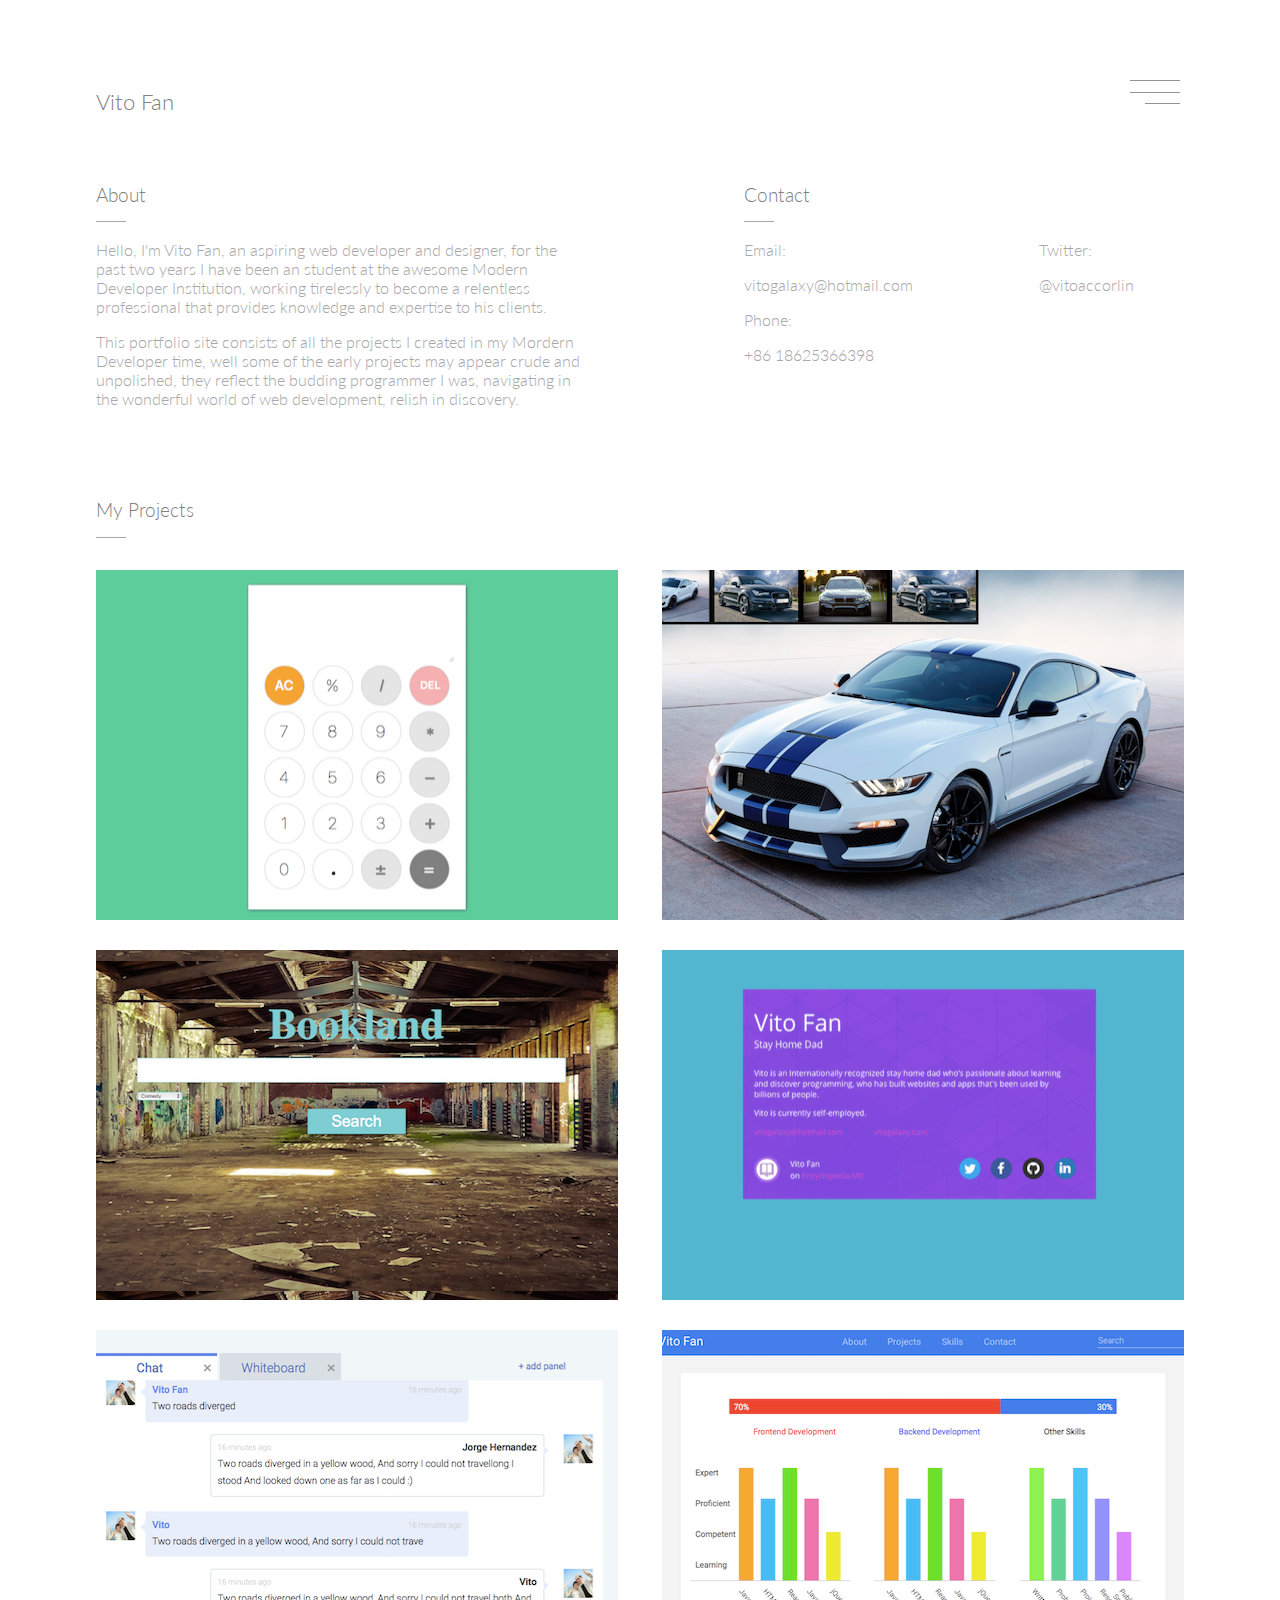
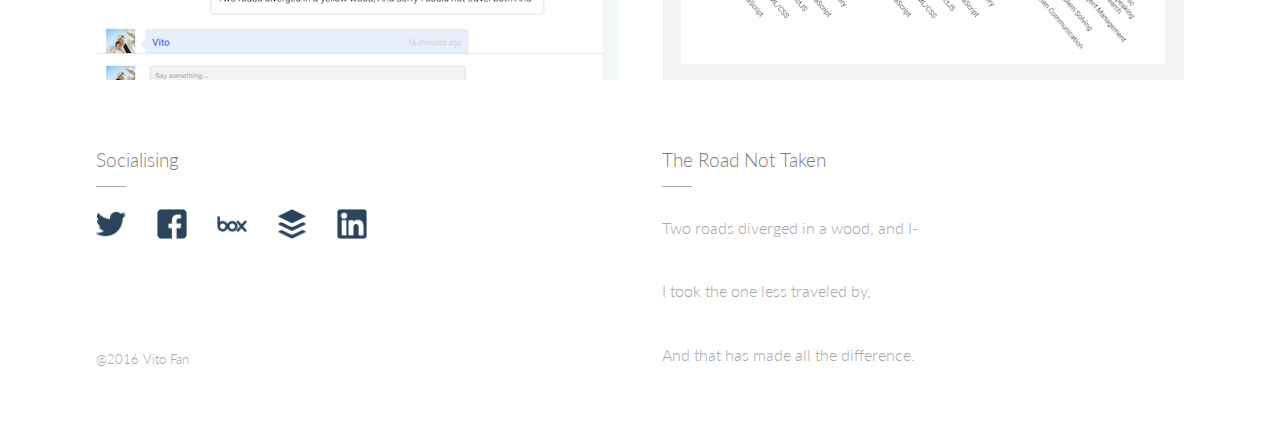
==== index.html @ 7f7a7a03 "Initial commit" ====
<!DOCTYPE html>
<html>
<head>
	<title>Vito Fan - Web Developer and Designer</title>
	<link rel="stylesheet" type="text/css" href="main.css">
<link href="https://fonts.googleapis.com/css?family=Lato:300,400" rel="stylesheet">
</head>
<body>
	<div class="mainContainer">
	<div class="heading">
		<h1>Vito Fan</h1>
		<input type="checkbox" name="menuInput" id="menuInput">
		<label class="menuContainer" for="menuInput">
		<div class="menuIcon">
			<span></span>
			<span></span>
			<span></span>
		</div>
	</label>
	<div class="menuItems">
		<ul>
			<li><a href="#">Home</a></li>
			<li><a href="#">Portfolio</a></li>
			<li><a href="#">Profile</a></li>
			<li><a href="#">Contact</a></li>
			<li><a href="#">Search</a></li>
		</ul>
	</div>
	</div>
	<div class="aboutContainer container">
		<div class="about">
			<h3 class="title">About
				<div class="borderBottom"></div>
			</h3>
		<p>Hello, I'm Vito Fan, an aspiring web developer and designer, for the past two years I have been an student at the awesome Modern Developer Institution, working tirelessly to become a relentless professional that provides knowledge and expertise to his clients.</p>

		<p>This portfolio site consists of all the projects I created in my Mordern Developer time, well some of the early projects may appear crude and unpolished, they reflect the budding programmer I was, navigating in the wonderful world of web development, relish in discovery.</p>
		</div>

		<div class="contact">
		<h3 class="title">Contact
			<div class="borderBottom"></div>
		</h3>

		<div class="contactContainer container">
		<div>
		<div class="email">
					<p>Email:</p>
					<p>vitogalaxy@hotmail.com</p>
				</div>
		
				<div class="phone">
					<p>Phone:</p>
					<p>+86 18625366398</p>
				</div>
				</div>
		<div class="twitter">
			<p>Twitter:</p>
			<p>@vitoaccorlin</p>
			</div>
		</div>
		</div>
	</div>

	<div class="projectsContainer">	
	<div class="myProjects">
			<h3 class="title">My Projects<div class="borderBottom"></div></h3>
	</div>
	</div>

	<div class="projectContainer container">
		<div class="projectItem calculator">
			<div class="projectContent">
			<div>
				<h3 class="title">
				<a href="#">Simple Calculator</a>
				<div class="borderBottom"></div>
				</h3>
			</div>
				<p>A simple calculator showcasing the LG G3's native calculator app with basic functionality.</p>
				<p>Technology: HTML, CSS, Vanilla JavaScript</p>
			</div>
		</div>

		<div class="projectItem gallery">
			<div class="projectContent">
			<div>
				<h3 class="title">
				<a href="#">Simple Gallery</a>
				<div class="borderBottom"></div>
				</h3>
			</div>
				<p>A interactive gallery carousel written entirely in CSS, not a script to be found.</p>
				<p>Technology: HTML and CSS</p>
		</div>
		</div>

		<div class="projectItem search">
		<div class="projectContent">
			<div>
				<h3 class="title">
				<a href="#">Team Collaboration App</a>
				<div class="borderBottom"></div>
				</h3>
			</div>
				<p>A sophisticated, modularized team collaboration app that lets you spend less time and get more work done.</p>
				<p>Technology: HTML, CSS and JavaScript</p>
		</div>
		</div>

		<div class="projectItem businessCard">
		<div class="projectContent">
			<div>
				<h3 class="title">
				<a href="#">Business Card</a>
				<div class="borderBottom"></div>
				</h3>
			</div>
				<p>A business card that animates and flips smoothly when clicked or hovered on top, pure CSS.</p>
				<p>Technology: HTML and CSS</p>
		</div>
		</div>

		<div class="projectItem chatApp">
		<div class="projectContent">
			<div>
				<h3 class="title">
				<a href="#">Team Collaboration App</a>
				<div class="borderBottom"></div>
				</h3>
			</div>
				<p>A sophisticated, modularized team collaboration app that lets you spend less time and get more work done.</p>
				<p>Technology: HTML, CSS and JavaScript</p>
		</div>
		</div>

		<div class="projectItem portfolio">
		<div class="projectContent">
			<div>
				<h3 class="title">
				<a href="#">Team Collaboration App</a>
				<div class="borderBottom"></div>
				</h3>
			</div>
				<p>A sophisticated, modularized team collaboration app that lets you spend less time and get more work done.</p>
				<p>Technology: HTML, CSS and JavaScript</p>
		</div>
		</div>

	</div>
 
	<div class="container footer">
		<div class="socialising footerItem">
			<div>
				<h3 class="title">Socialising<div class="borderBottom"></div></h3>
			</div>
			<ul class="brandIcons">
				<li><img src="img/1.png"></li>
				<li><img src="img/2.png"></li>
				<li><img src="img/3.png"></li>
				<li><img src="img/4.png"></li>
				<li><img src="img/5.png"></li>				
			</ul>
			<p>@2016 Vito Fan</p>
		</div>

		<div class="twoRoad footerItem">
			<div>
				<h3 class="title">The Road Not Taken<div class="borderBottom"></div></h3>
			</div>
			<p>Two roads diverged in a wood, and I-</p>
			<p>I took the one less traveled by,</p>
			<p>And that has made all the difference.</p>
		</div>
	</div>
</div>
</body>
</html>
---- main.css ----
.mainContainer {
	font-family: 'lato', sans-serif;
	color: #a8a8a8;
	width: 86%;
	margin: auto;
	font-weight: 300;
	position: relative;
	box-sizing: border-box;
}

.heading > * {
	display: inline-block;
}

h1 {
	color: #808080;
	font-size: 1.4em;
	margin: auto;
	margin-bottom: 50px;
	margin-top: 80px;
	font-weight: 300;

}

.menuContainer {
	position: fixed;
	top: 80px;
	right: 7.8%;
	z-index: 3;
}

.menuIcon {
	width: 50px;
	height: 24px;
	position: relative;
	cursor: pointer;
}

.menuIcon span {
	position: absolute;
	display: block;
	height: 1px;
	width: 100%;
	background: #939393;
	left: 0;
    -webkit-transition: .25s ease-in-out;
    -moz-transition: .25s ease-in-out;
    -o-transition: .25s ease-in-out;
    transition: .25s ease-in-out;
}

.menuIcon span:nth-child(1) {
	top: 0px;
}

.menuIcon span:nth-child(2) {
	top: 12px;
}

.menuIcon span:nth-child(3) {
	width: 70%;
	bottom: 0px;
	margin-left: 30%;
}

.menuIcon:hover > span:nth-child(3) {
	width: 100%;
	margin-left: 0;
}

#menuInput {
	display: none;
}

#menuInput:checked ~ label span:nth-child(1) {
	top: 12px;
	transform: rotate(150deg);
}

#menuInput:checked ~ label span:nth-child(2) {
	opacity: 0;
}

#menuInput:checked ~ label span:nth-child(3) {
	width: 100%;
	margin-left: 0;
	top: 12px;
	transform: rotate(-150deg);
}

.menuItems {
	position: fixed;
	top: 0;
	left: 0;
	width: 100%;
	height: 100%;
	background: rgb(239, 239, 239);	
	opacity: 0;
	visibility: hidden;
	-webkit-transition: .25s ease-in-out;
    -moz-transition: .25s ease-in-out;
    -o-transition: .25s ease-in-out;
    transition: .25s ease-in-out;

	transition: opacity .25s;
}

.menuItems ul {
	width: 70%;
	position: relative;
	left: 50%;
	transform: translate(-50%);
	top: 35%;
	list-style: none;
	display: flex;
	justify-content: space-around;
	padding: 0;
	margin: 0;
}

.menuItems a {
	text-decoration: none;
	color: inherit;
	font-size: 1.2em;
}

#menuInput:checked ~ div.menuItems {
	opacity: 1;
	visibility: visible;
	z-index: 2;
}


.container {
	display: flex;
	justify-content: space-between;
	margin: auto;
	margin-bottom: 50px;
}

.aboutContainer > div {
	width: 45%;
}

.title{
	display: inline-block;
	position: relative;
	font-weight: 300;
	color: #808080;
}

.borderBottom {
	border-bottom: 1px solid #a8a8a8;
	position: absolute;
	left: 0;
	width: 30px;
	top: 2em;
}

.contact {
	box-sizing: border-box;
	padding: 0 50px;
}

.contactRowOne {
	display: flex;
	justify-content: space-between;
}

.twitter {

}

.contactTable {
	text-align: left;
	margin-top: 20px;
	border-collapse: separate;
}

.projectContainer {
	flex-wrap: wrap;
}

.projectItem {
	width: 48%;
	height: 350px;
	overflow: hidden;
	margin-top: 30px;
	background-size: cover;
}

.calculator {
	background: url(img/calculator.png) center;
}

.projectContent {
	width: 100%;
	height: 100%;
	background: rgb(239, 239, 239);
	padding: 10% inherit;
	opacity: 0;
	transition: opacity .25s;
}

.projectContent > * {
	width: 80%;
	margin: 2% auto;
}

.projectContent a {
	text-decoration: none;
	color: inherit;
}

.projectItem:hover > .projectContent {
	opacity: 1;
}
.businessCard {
	background: url(img/business-card.png) center center;
}

.gallery {
	background: url(img/simple-gallery.png) center center;
}

.chatApp {
	background: url(img/chat-app.png) center top;
}

.portfolio {
	background: url(img/portfolio.png) center top;
}
.search {
	background: url(img/search.png) center center;
}

.footer {

}

.footerItem {
	width: 48%;
	height: 250px;
	position: relative;
}

.brandIcons {
	list-style: none;
	margin: 0;
	padding: 0;
	margin-top: 20px;
}

.brandIcons li {
	display: inline-block;
	margin-right: 5%;
}

.brandIcons li img {
	width: 30px;
}
.socialising p {
	font-size: 0.8em;
	position: absolute;
	bottom: 0;
}

.twoRoad {
	display: flex;
	flex-flow: column;
	justify-content: space-between;
	font-size: 1em;
}

@media screen and (min-width: 1400px) {
	.mainContainer {
		width: 62%;
	}

	.menuContainer {
		right: 19.5%;
	}
}

@media screen and (max-width: 800px) {
	.aboutContainer {
		flex-direction: column;

	}
	.aboutContainer > div {
		width: 95%;
	}

	.contact {
		padding: 0;
	}
	.contactContainer {
		justify-content: flex-start;
	}

	.contactContainer > div {
		width: 45%;
	}

	.projectItem {
		height: 250px;
		background-size: cover;
	}
}

@media screen 
and (max-width: 414px) 
and (min-width: 320px) {

	.mainContainer {
		width: 92%;
	}

	h1 {
		margin-top: 50px;
	}

	.menuContainer {
		top: 50px;
	}
	
	#menuInput:checked ~ div.menuItems ul {
		flex-direction: column;
		height: 50%;
		top: 20%;
		font-size: 1.2em;
		left: 0;
		transform: translate(0);
		width: 100%;
		text-align: center;
	}

	.contact, .twoRoad {
		display: none;
	}

	.container {
		margin-bottom: 20px;
		flex-direction: column;
	}

	.projectItem, .footerItem {
		width: 100%;
	}

	.projectItem {
		height: 250px;
		background-size: cover;
	}
}
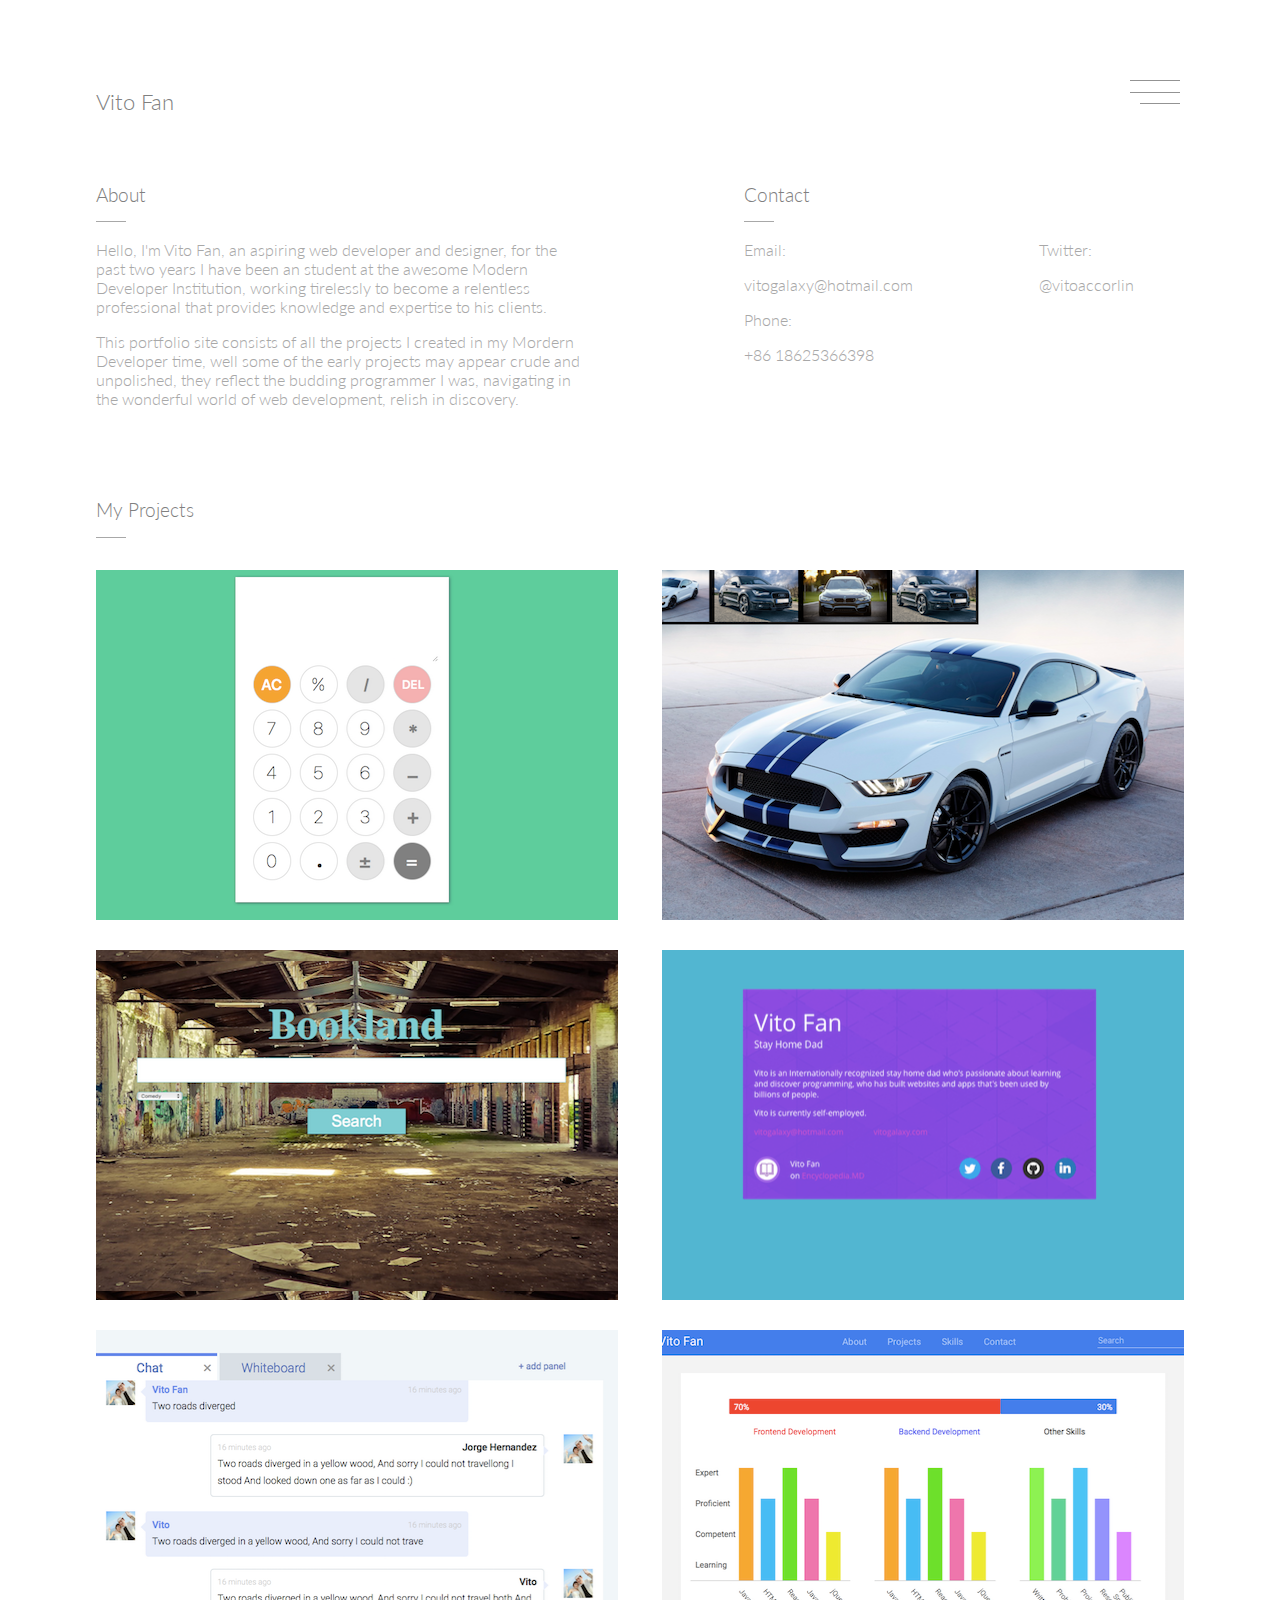
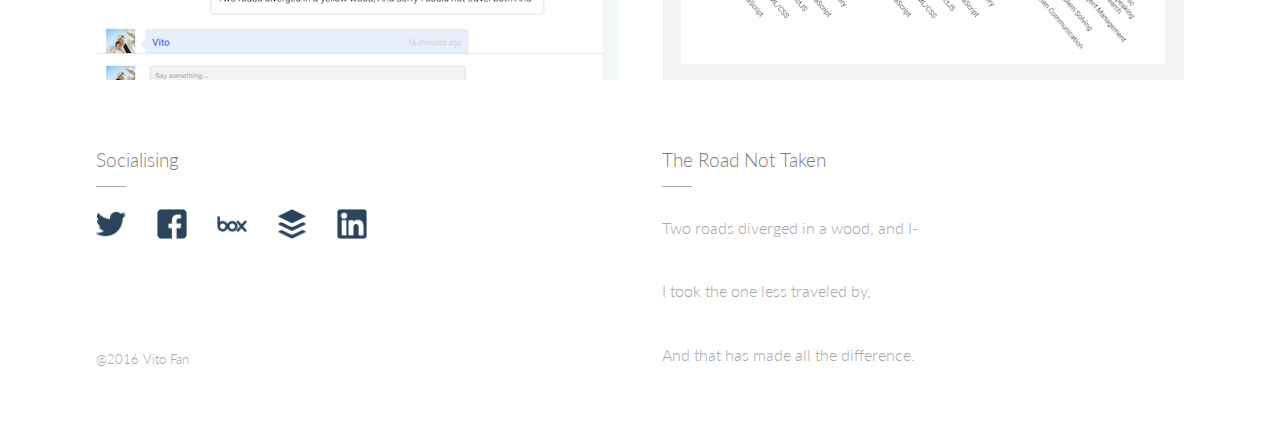
==== commit 614016cc: "add responsive carousel for projects." ====
--- a/index.html
+++ b/index.html
@@ -3,7 +3,7 @@
 <head>
 	<title>Vito Fan - Web Developer and Designer</title>
 	<link rel="stylesheet" type="text/css" href="main.css">
-<link href="https://fonts.googleapis.com/css?family=Lato:300,400" rel="stylesheet">
+	<link href="https://fonts.googleapis.com/css?family=Lato:300,400" rel="stylesheet">
 </head>
 <body>
 	<div class="mainContainer">
@@ -19,11 +19,11 @@
 	</label>
 	<div class="menuItems">
 		<ul>
-			<li><a href="#">Home</a></li>
-			<li><a href="#">Portfolio</a></li>
-			<li><a href="#">Profile</a></li>
-			<li><a href="#">Contact</a></li>
-			<li><a href="#">Search</a></li>
+			<li><a href="https://vitoahmeny.github.io/portfolio-responsive/">Home</a></li>
+			<li><a href="https://vitoahmeny.github.io/portfolio-responsive/portfolio-carousel.html">Projects</a></li>
+			<li><a href="https://vitoahmeny.github.io/portfolio-responsive/">Profile & Contact</a></li>
+			<li><a href="https://vitoahmeny.github.io/portfolio-responsive/">Skills</a></li>
+			<li><a href="https://vitoahmeny.github.io/portfolio-responsive/">Search</a></li>
 		</ul>
 	</div>
 	</div>
@@ -73,7 +73,7 @@
 			<div class="projectContent">
 			<div>
 				<h3 class="title">
-				<a href="#">Simple Calculator</a>
+				<a href="http://vitoahmeny.github.io/calculator/">Simple Calculator</a>
 				<div class="borderBottom"></div>
 				</h3>
 			</div>
@@ -86,7 +86,7 @@
 			<div class="projectContent">
 			<div>
 				<h3 class="title">
-				<a href="#">Simple Gallery</a>
+				<a href="https://vitoahmeny.github.io/simple-gallery/">Simple Gallery</a>
 				<div class="borderBottom"></div>
 				</h3>
 			</div>
@@ -95,16 +95,16 @@
 		</div>
 		</div>
 
-		<div class="projectItem search">
+		<div class="projectItem search-background">
 		<div class="projectContent">
 			<div>
 				<h3 class="title">
-				<a href="#">Team Collaboration App</a>
+				<a href="http://vitoahmeny.github.io/forms/search_form/search.html">Bookland Search</a>
 				<div class="borderBottom"></div>
 				</h3>
 			</div>
-				<p>A sophisticated, modularized team collaboration app that lets you spend less time and get more work done.</p>
-				<p>Technology: HTML, CSS and JavaScript</p>
+				<p>A search site mockup design</p>
+				<p>Technology: HTML, CSS</p>
 		</div>
 		</div>
 
@@ -112,7 +112,7 @@
 		<div class="projectContent">
 			<div>
 				<h3 class="title">
-				<a href="#">Business Card</a>
+				<a href="https://vitoahmeny.github.io/business-card/">Business Card</a>
 				<div class="borderBottom"></div>
 				</h3>
 			</div>
@@ -125,7 +125,7 @@
 		<div class="projectContent">
 			<div>
 				<h3 class="title">
-				<a href="#">Team Collaboration App</a>
+				<a href="http://vitoahmeny.github.io/team-collaboration-app/">Team Collaboration App</a>
 				<div class="borderBottom"></div>
 				</h3>
 			</div>
@@ -138,11 +138,11 @@
 		<div class="projectContent">
 			<div>
 				<h3 class="title">
-				<a href="#">Team Collaboration App</a>
+				<a href="https://vitoahmeny.github.io/portfolio/">Portfolio</a>
 				<div class="borderBottom"></div>
 				</h3>
 			</div>
-				<p>A sophisticated, modularized team collaboration app that lets you spend less time and get more work done.</p>
+				<p>A portfolio site with a pure-css carousel that showcases various interactive projects, including the calculator, the gallery and many more.</p>
 				<p>Technology: HTML, CSS and JavaScript</p>
 		</div>
 		</div>
--- a/main.css
+++ b/main.css
@@ -20,6 +20,10 @@
 	margin-top: 80px;
 	font-weight: 300;
 
+}
+
+.heading h3 {
+	margin-top: 65px;
 }
 
 .menuContainer {
@@ -58,9 +62,9 @@
 }
 
 .menuIcon span:nth-child(3) {
-	width: 70%;
+	width: 80%;
 	bottom: 0px;
-	margin-left: 30%;
+	margin-left: 20%;
 }
 
 .menuIcon:hover > span:nth-child(3) {
@@ -101,7 +105,6 @@
     -moz-transition: .25s ease-in-out;
     -o-transition: .25s ease-in-out;
     transition: .25s ease-in-out;
-
 	transition: opacity .25s;
 }
 
@@ -116,12 +119,26 @@
 	justify-content: space-around;
 	padding: 0;
 	margin: 0;
+	transition-timing-function: ease-in-out;
+	transition: color .25s, text-shadow .25s;
+}
+
+.menuItems ul:hover {
+	color: transparent;
+  	text-shadow: 0 0 3px rgba(0,0,0,0.5);
+}
+
+.menuItems ul li:hover {
+	color: #808080;
+	text-shadow: none;
+	transition: color .25s, text-shadow .25s;
+
 }
 
 .menuItems a {
 	text-decoration: none;
 	color: inherit;
-	font-size: 1.2em;
+	font-size: 1.4em;
 }
 
 #menuInput:checked ~ div.menuItems {
@@ -130,6 +147,592 @@
 	z-index: 2;
 }
 
+
+.projectsContainer {
+	position: relative;
+
+}
+
+.projectsContainer .tabComponents {
+	margin-top: 50px;
+	transition-timing-function: ease-in-out;
+	transition: color .25s, text-shadow.25s;
+}
+
+.tabComponents:hover {
+	color: transparent;
+  	text-shadow: 0 0 3px rgba(0,0,0,0.5);
+}
+
+.tabComponents label:hover {
+	color: #808080;
+	text-shadow: none;
+	transition: color .25s, text-shadow .25s;
+}
+
+.carousel-start {
+	display: none;
+}
+
+.carousel-inner {
+	position: absolute;
+	width: 100%;
+	display: none;
+}
+
+.carousel-start:nth-of-type(1):checked + .carousel-inner,
+.carousel-start:nth-of-type(2):checked + .carousel-inner,
+.carousel-start:nth-of-type(3):checked + .carousel-inner,
+.carousel-start:nth-of-type(4):checked + .carousel-inner,
+.carousel-start:nth-of-type(5):checked + .carousel-inner,
+.carousel-start:nth-of-type(6):checked + .carousel-inner
+{
+	display: block;
+}
+
+.carousel-start:nth-of-type(1):checked ~ .tabComponents label:nth-of-type(1),
+.carousel-start:nth-of-type(2):checked ~ .tabComponents label:nth-of-type(2),
+.carousel-start:nth-of-type(3):checked ~ .tabComponents label:nth-of-type(3),
+.carousel-start:nth-of-type(4):checked ~ .tabComponents label:nth-of-type(4),
+.carousel-start:nth-of-type(5):checked ~ .tabComponents label:nth-of-type(5),
+.carousel-start:nth-of-type(6):checked ~ .tabComponents label:nth-of-type(6)
+{
+	color: blue;
+	background: blue;
+}
+
+
+
+.carousel-item, .carousel-item-search-form, .carousel-item-simple-gallery,
+.carousel-item-non-js, .carousel-item-project-team-collaboration, .carousel-item-old-portfolio {
+	position: absolute;
+	-webkit-transition: opacity 0.6s;
+	transition: opacity 0.6s;
+	opacity: 0;
+	visibility: hidden;
+	width: 90%;
+	left: 50%;
+	transform: translate(-50%);
+}
+
+.carousel-open:checked + .carousel-item, 
+.carousel-open-search-form:checked + .carousel-item-search-form,
+.carousel-open-simple-gallery:checked + .carousel-item-simple-gallery,
+.carousel-open-non-js:checked + .carousel-item-non-js,
+.carousel-open-project-team-collaboration:checked + .carousel-item-project-team-collaboration,
+.carousel-open-old-portfolio:checked + .carousel-item-old-portfolio
+{
+	opacity: 1;
+	visibility: visible;
+}
+
+.project-calculator form {
+	width: 320px;
+	margin:auto;
+	margin-top: 7%;
+	box-shadow: 1px 1px 5px #666666;
+	padding: 10px 0 25px 18px;
+	background: white;
+	border: none;
+}
+
+.project-calculator textarea {
+	width: 92%;
+	margin-left: 5px;
+	border: none;
+	font-size: 50px;
+	outline: none;
+}
+
+
+.project-calculator button {
+	width: 60px;
+	border-radius: 50%;
+	height: 60px;
+	background-color: white;
+	border: 1px solid #D3D3D3;
+	margin: 0 0 10px 10px;
+	font-size: 28px;
+	font-weight: 100;
+	text-align: center;
+	opacity: 1;
+	vertical-align: middle;
+}
+
+.project-calculator button:hover {
+	opacity: 0.5;
+}
+
+.project-calculator button.number:hover {
+	color: #e5e5e5;
+	opacity: 0.7;
+}
+
+.project-calculator .sign {
+	background-color: #e5e5e5;
+	color: #808080;
+	font-size: 2em;
+	font-weight: 600;
+
+}
+
+.project-calculator #plus {
+	padding-left: 10px;
+	padding-bottom: 5px;
+}
+
+.project-calculator #minus {
+	font-size: 50px;
+	font-weight: 300;
+	padding-bottom: 10px;
+	padding-left: 10px;
+}
+
+.project-calculator #multiply {
+	padding-top: 15px;
+	padding-left: 10px;
+}
+
+.project-calculator #division {
+	padding-left: 10px;
+	padding-bottom: 5px;
+	font-size: 1.5em;
+}
+
+.project-calculator #negative {
+	background-color: #e5e5e5;
+	color: #808080;
+	font-size: 2em;
+	font-weight: 600;
+}
+.project-calculator .del  {
+	color: white;
+	background-color: #ffb2b2;
+	font-weight: 600;
+	font-size: 1.2em;
+	padding-left: 10px;
+
+}
+
+.project-calculator .ac {
+	background-color: orange;
+	color: white;
+	font-weight: 600;
+	font-size: 1.5em;
+}
+
+.project-calculator .evaluate {
+	color: white;
+	background-color: gray;
+	font-size: 2em;
+	font-weight: 400;
+}
+
+.project-calculator .dot {
+	font-weight: 900;
+	padding-left: 10px;
+}
+
+.carousel-item-search-form {
+
+}
+
+.search form {
+	position: absolute;
+	left: 50%;
+	transform: translate(-50%);
+	width: 80%;
+	background: url(img/lost-places-1643564_1920.jpg) center center;
+
+}
+
+.search h3 {
+	color: #7ECDD2;
+	font-size: 7vw;
+	text-align: center;
+	margin-top: 50px;
+}
+.search input[type="text"] {
+	border: 1px solid #7ECDD2;
+	display: block;
+	width: 80%;
+	height: 50px;
+	line-height: 50px;
+	font-size: 40px;
+	margin: auto;
+}
+
+.search select {
+	width: 100px;
+	margin-left: 10%;
+	border: 1px solid #7ECDD2;
+}
+
+.search button {
+	display: block;
+	margin: 5% auto;
+	line-height: 50px;
+  	font-size: 2em;
+  	background-color: #7ECDD2;
+  	color: white;
+  	width: 30%;
+  	text-decoration: none;
+  	text-align: center;
+  	border: none;
+  	box-shadow: 2px 2px 5px black;
+  	opacity: 1;
+  	margin-bottom: 200px;
+}
+
+.search button:hover {
+	opacity: 0.7;
+}
+
+.car-gallery div.gallery-container input{
+
+  display:none;
+  
+}
+
+.car-gallery div.gallery-container img.small{
+  
+  background:black;
+  cursor:pointer;
+  float:left;
+  margin: 0;
+  position: relative;
+  transition: box-shadow 0.5s;
+  z-index:2;
+  padding: 5px;
+}
+
+.car-gallery div.gallery-container img.small:hover {
+  box-shadow: 1px 1px 20px black;
+}
+
+.car-gallery div.gallery-container img.large{
+  
+  display: block;
+  opacity:0;
+  position:absolute;
+  top:0;
+  transition: opacity 0.5s;
+  width:100%;
+  margin: 0;
+  padding: 0;
+  z-index: 0;
+
+}
+
+.car-gallery div.gallery-container input:nth-of-type(1):checked ~ .placeholder:nth-of-type(1) .large,
+.car-gallery div.gallery-container input:nth-of-type(2):checked ~ .placeholder:nth-of-type(2) .large,
+.car-gallery div.gallery-container input:nth-of-type(3):checked ~ .placeholder:nth-of-type(3) .large,
+.car-gallery div.gallery-container input:nth-of-type(4):checked ~ .placeholder:nth-of-type(4) .large,
+.car-gallery div.gallery-container input:nth-of-type(5):checked ~ .placeholder:nth-of-type(5) .large {
+  opacity:1;
+  z-index: 1;
+}
+
+.car-gallery .small{
+  width:120px;
+}
+
+.business-card {
+  color: white;
+  font-family: 'Open Sans';
+  font-size: 14px;
+}
+
+.business-card label {
+  
+  cursor: pointer;
+  display: block;
+  height: 375px;
+  width: 630px;
+  perspective: 1000px;
+  -webkit-perspective: 1000px;
+  -moz-perspective: 1000px;
+  -o-perspective: 1000px;
+
+  position: absolute;
+
+  left: 50%;
+  top: 10%;
+  transform: translate(-50%);
+  -webkit-transform: translate(-50%);
+  -moz-transform: translate(-50%);
+  -o-transform: translate(-50%);
+  
+  transform-style: preserve-3d;
+  -webkit-transform-style: preserve-3d;
+  -moz-transform-style: preserve-3d;
+  -o-transform-style: preserve-3d;
+}
+
+.business-card .card {
+  height: 100%;
+  border-radius: 10px;
+  transition: transform 0.5s;
+  transform-style: preserve-3d;
+  -webkit-transition: transform 0.5s;
+  -moz-transition: transform 0.5s;
+  -o-transition: transform 0.5s;
+  -webkit-transform-style: preserve-3d;
+  -moz-transform-style: preserve-3d;
+  -o-transform-style: preserve-3d;
+
+  width: 100%;
+  z-index: 1;  
+}
+
+.business-card .card > div {
+  backface-visibility: hidden;
+  -webkit-backface-visibility: hidden;
+  -moz-backface-visibility: hidden;
+  -o-backface-visibility: hidden;
+
+  -- Vendor prefix for backface-visibility --
+  border-radius: 5px;
+  height: 100%;
+  position: absolute;
+  width: 630px;
+  background: url(img/bg1.png);
+  box-sizing: border-box;
+  padding: 20px;
+}
+
+.business-card .card .back {
+  background: gray;
+  color: white;
+  transform: rotateX(180deg);
+  -- Vendor prefixes --
+  -webkit-transform: rotateX(180deg);
+  
+}
+
+.business-card label:hover .card {
+  
+  transform: rotateX(15deg);
+  -- Vendor prefixes --
+  -webkit-transform: rotateX(15deg);  
+  box-shadow: 1px 1px 5px gray;
+}
+
+.business-card input {
+  
+  display: none;
+  
+}
+
+.business-card input:checked + .card {
+  
+  transform: rotateX(180deg);
+  -webkit-transform:rotateX(180deg);
+  -- Vendor prefixes --
+  
+}
+
+.business-card label:hover input:checked + .card {
+  
+  box-shadow: 1px 1px 5px black;
+  transform: rotateX(165deg);
+  -webkit-backface-visibility: hidden;
+  -- Vendor prefixes --
+  
+}
+
+.business-card .card .heading p {
+  font-weight: 100;
+  font-size: 3em;
+  margin-top: 10px;
+  padding-bottom: 0;
+  margin-bottom: 0;
+}
+.business-card .heading small {
+  font-size: 1.2em;
+  margin-top: 0;
+}
+
+.business-card .description {
+  margin-right: 40px;
+  margin-top: 30px;
+  margin-bottom: 15px;
+}
+
+.business-card .web a {
+ display: inline-block;
+  margin-right: 50px;
+  text-decoration: none;
+  color: #cd00cd;
+  margin-bottom: 30px;
+}
+
+.business-card .footer {
+}
+
+.business-card .footer img {
+	margin-right: 15px;
+}
+
+.business-card .footer > * {
+  display: inline-block;
+  vertical-align: middle;
+}
+
+.business-card .footer .footerText a {
+  color: #cd00cd;
+  text-decoration: none;
+}
+.business-card .footer .footerText p {
+  line-height: 0.5;
+}
+
+.business-card .footer .icons {
+  margin-left: 165px;
+}
+
+.project-team-collaboration img {
+	position: absolute;
+	left: 50%;
+	transform: translate(-50%);
+}
+
+.old-portfolio img {
+	position: absolute;
+	left: 50%;
+	transform: translate(-50%);
+}
+
+
+.carouselControl {
+	height: 40px;
+	line-height: 40px;
+	font-size: 30px;
+	text-align: center;
+	width: 40px;
+    cursor: pointer;
+	z-index: 9999;
+	position: absolute;
+	top: 250px;
+	display: none;
+	transition: background 1s, opacity 1s;
+}
+
+.carouselControl:hover {
+	opacity: 0.7;
+}
+
+.prev{
+	left: 5%;
+}
+
+.next {
+	right: 5%;
+}
+
+#calculator-1:checked ~ .control-1,
+#calculator-2:checked ~ .control-2,
+#calculator-3:checked ~ .control-3,
+#calculator-4:checked ~ .control-4
+
+{
+    display: block;
+}
+
+#search-form-1:checked ~ .control-1,
+#search-form-2:checked ~ .control-2,
+#search-form-3:checked ~ .control-3,
+#search-form-4:checked ~ .control-4
+{
+    display: block;
+}
+
+#simple-gallery-1:checked ~ .control-1,
+#simple-gallery-2:checked ~ .control-2,
+#simple-gallery-3:checked ~ .control-3,
+#simple-gallery-4:checked ~ .control-4
+{
+    display: block;
+}
+
+#non-js-1:checked ~ .control-1,
+#non-js-2:checked ~ .control-2,
+#non-js-3:checked ~ .control-3,
+#non-js-4:checked ~ .control-4
+
+{
+    display: block;
+}
+
+#project-team-collaboration-1:checked ~ .control-1,
+#project-team-collaboration-2:checked ~ .control-2,
+#project-team-collaboration-3:checked ~ .control-3,
+#project-team-collaboration-4:checked ~ .control-4
+
+{
+    display: block;
+}
+
+#old-portfolio-1:checked ~ .control-1,
+#old-portfolio-2:checked ~ .control-2,
+#old-portfolio-3:checked ~ .control-3,
+#old-portfolio-4:checked ~ .control-4
+
+{
+    display: block;
+}
+
+.bullets {
+	position: absolute;
+	top: 600px;
+	left: 50%;
+	transform: translateX(-70%);
+
+}
+
+.bullets ul {
+	list-style: none;
+}
+
+.bullets ul li {
+	font-size: 1.5em;
+	display: inline-block;
+	opacity: 0.5;
+}
+
+.bullets ul li label:hover {
+	cursor: pointer;
+}
+
+.carousel-open:nth-of-type(1):checked ~ .calculator-bullet ul li:nth-of-type(1),
+.carousel-open:nth-of-type(2):checked ~ .calculator-bullet ul li:nth-of-type(2),
+.carousel-open:nth-of-type(3):checked ~ .calculator-bullet ul li:nth-of-type(3),
+.carousel-open:nth-of-type(4):checked ~ .calculator-bullet ul li:nth-of-type(4),
+.search .carousel-open-search-form:nth-of-type(1):checked ~ .search-form-bullet ul li:nth-of-type(1),
+.search .carousel-open-search-form:nth-of-type(2):checked ~ .search-form-bullet ul li:nth-of-type(2),
+.search .carousel-open-search-form:nth-of-type(3):checked ~ .search-form-bullet ul li:nth-of-type(3),
+.search .carousel-open-search-form:nth-of-type(4):checked ~ .search-form-bullet ul li:nth-of-type(4)
+.car-gallery .carousel-open-simple-gallery:nth-of-type(1):checked ~ .simple-gallery-bullet ul li:nth-of-type(1),
+.car-gallery .carousel-open-simple-gallery:nth-of-type(2):checked ~ .simple-gallery-bullet ul li:nth-of-type(2),
+.car-gallery .carousel-open-simple-gallery:nth-of-type(3):checked ~ .simple-gallery-bullet ul li:nth-of-type(3),
+.car-gallery .carousel-open-simple-gallery:nth-of-type(4):checked ~ .simple-gallery-bullet ul li:nth-of-type(4),
+.non-js .carousel-open-non-js:nth-of-type(1):checked ~ .non-js-bullet ul li:nth-of-type(1),
+.non-js .carousel-open-non-js:nth-of-type(2):checked ~ .non-js-bullet ul li:nth-of-type(2),
+.non-js .carousel-open-non-js:nth-of-type(3):checked ~ .non-js-bullet ul li:nth-of-type(3),
+.non-js .carousel-open-non-js:nth-of-type(4):checked ~ .non-js-bullet ul li:nth-of-type(4),
+.project-team-collaboration .carousel-open-project-team-collaboration:nth-of-type(1):checked ~ .project-team-collaboration-bullet ul li:nth-of-type(1),
+.project-team-collaboration .carousel-open-project-team-collaboration:nth-of-type(2):checked ~ .project-team-collaboration-bullet ul li:nth-of-type(2),
+.project-team-collaboration .carousel-open-project-team-collaboration:nth-of-type(3):checked ~ .project-team-collaboration-bullet ul li:nth-of-type(3),
+.project-team-collaboration .carousel-open-project-team-collaboration:nth-of-type(4):checked ~ .project-team-collaboration-bullet ul li:nth-of-type(4),
+.old-portfolio .carousel-open-old-portfolio:nth-of-type(1):checked ~ .old-portfolio-bullet ul li:nth-of-type(1),
+.old-portfolio .carousel-open-old-portfolio:nth-of-type(2):checked ~ .old-portfolio-bullet ul li:nth-of-type(2),
+.old-portfolio .carousel-open-old-portfolio:nth-of-type(3):checked ~ .old-portfolio-bullet ul li:nth-of-type(3),
+.old-portfolio .carousel-open-old-portfolio:nth-of-type(4):checked ~ .old-portfolio-bullet ul li:nth-of-type(4)
+
+
+{
+	opacity: 1;
+}
 
 .container {
 	display: flex;
@@ -165,10 +768,6 @@
 .contactRowOne {
 	display: flex;
 	justify-content: space-between;
-}
-
-.twitter {
-
 }
 
 .contactTable {
@@ -230,7 +829,7 @@
 .portfolio {
 	background: url(img/portfolio.png) center top;
 }
-.search {
+.search-background {
 	background: url(img/search.png) center center;
 }
 
@@ -272,13 +871,19 @@
 	font-size: 1em;
 }
 
-@media screen and (min-width: 1400px) {
+
+
+@media screen and (min-width: 1500px) {
 	.mainContainer {
 		width: 62%;
 	}
 
 	.menuContainer {
 		right: 19.5%;
+	}
+
+	.menuItems ul {
+		width: 50%;
 	}
 }
 
@@ -322,6 +927,16 @@
 
 	.menuContainer {
 		top: 50px;
+	}
+
+	.menuIcon {
+		width: 33px;
+		height: 16px;
+
+	}
+
+	.menuIcon span:nth-child(2) {
+		top: 8px;
 	}
 	
 	#menuInput:checked ~ div.menuItems ul {
@@ -335,6 +950,90 @@
 		text-align: center;
 	}
 
+	.tabComponents {
+		padding: 0;
+		height: 300px;
+		font-size: 1.2em;
+		flex-direction: column;
+		text-align: center;
+	}
+
+
+	.tabComponents label {
+
+	}
+
+	.carousel-item, .carousel-item-search-form, .carousel-item-simple-gallery,
+.carousel-item-non-js, .carousel-item-project-team-collaboration, .carousel-item-old-portfolio {
+}
+
+	.project-calculator {
+		width: 100%;
+	}
+
+	.search form {
+		background: none;
+		width: 100%;
+	}
+
+	.search h3 {
+		font-size: 3em;
+	}
+
+	.search input[type="text"] {
+		width: 100%;
+		height: 30px;
+		line-height: 30px;
+		font-size: 1em;
+
+	}
+
+	.search button {
+
+		font-size: 1.5em;
+		margin-top: 5%;
+	}
+
+	.search select {
+		margin-top: 5%;
+		margin-left: 0;
+	}
+
+	.car-gallery .small {
+		width: 50px;
+	}
+
+	.business-card label {
+		width: 95%;
+	}
+	.business-card .card > div {
+		width: 100%;
+	}
+	.business-card .card .heading p, .card .heading small {
+  	font-weight: 100;
+  	font-size: 1em;
+  	margin-top: 0;
+  	padding-top: 0;
+  	padding-bottom: 0;
+  	margin-bottom: 0;
+}
+	.business-card .description {
+ 		margin-right: 10px;
+ 		margin-top: 10px;
+ 		margin-bottom: 5px;
+}
+	.business-card .web a {
+  display: inline-block;
+  text-decoration: none;
+  color: #cd00cd;
+  margin-bottom: 10px;
+}
+.business-card .footer .icons {
+	margin-top: 10px;
+  margin-left: 0px;
+  padding-bottom: 5%;
+}
+
 	.contact, .twoRoad {
 		display: none;
 	}
@@ -352,4 +1051,63 @@
 		height: 250px;
 		background-size: cover;
 	}
+
+	.search-background {
+		background-size: contain;
+	}
+
+	.project-team-collaboration img, .old-portfolio img {
+		width: 100%;
+	}
+}
+
+@media screen 
+and (max-width: 320px) {
+	.project-calculator form {
+		width: 255px;
+	}
+
+	.project-calculator button {
+		width: 45px;
+		height: 45px;
+		font-size: 20px;
+	}
+
+
+.project-calculator #multiply, .ac, #minus, #plus, .sign,
+#division, #negative, .del, .ac {
+	font-size: 1em;
+}
+
+.project-calculator #plus {
+	padding-right: 10px;
+}
+
+.project-calculator #minus {
+	font-size: 2em;
+	padding-bottom: 10px;
+	padding-left: 8px;
+}
+
+.project-calculator #multiply {
+	padding-bottom: 10px;
+	padding-right: 10px;
+}
+
+.project-calculator #division {
+	padding-left: 10px;
+	padding-bottom: 5px;
+	font-size: 1.5em;
+}
+
+.project-calculator #negative {
+	background-color: #e5e5e5;
+}
+.project-calculator .del  {
+	padding-left: 5px;
+}
+
+.business-card .footer img {
+	margin-right: 5px;
+}
 }